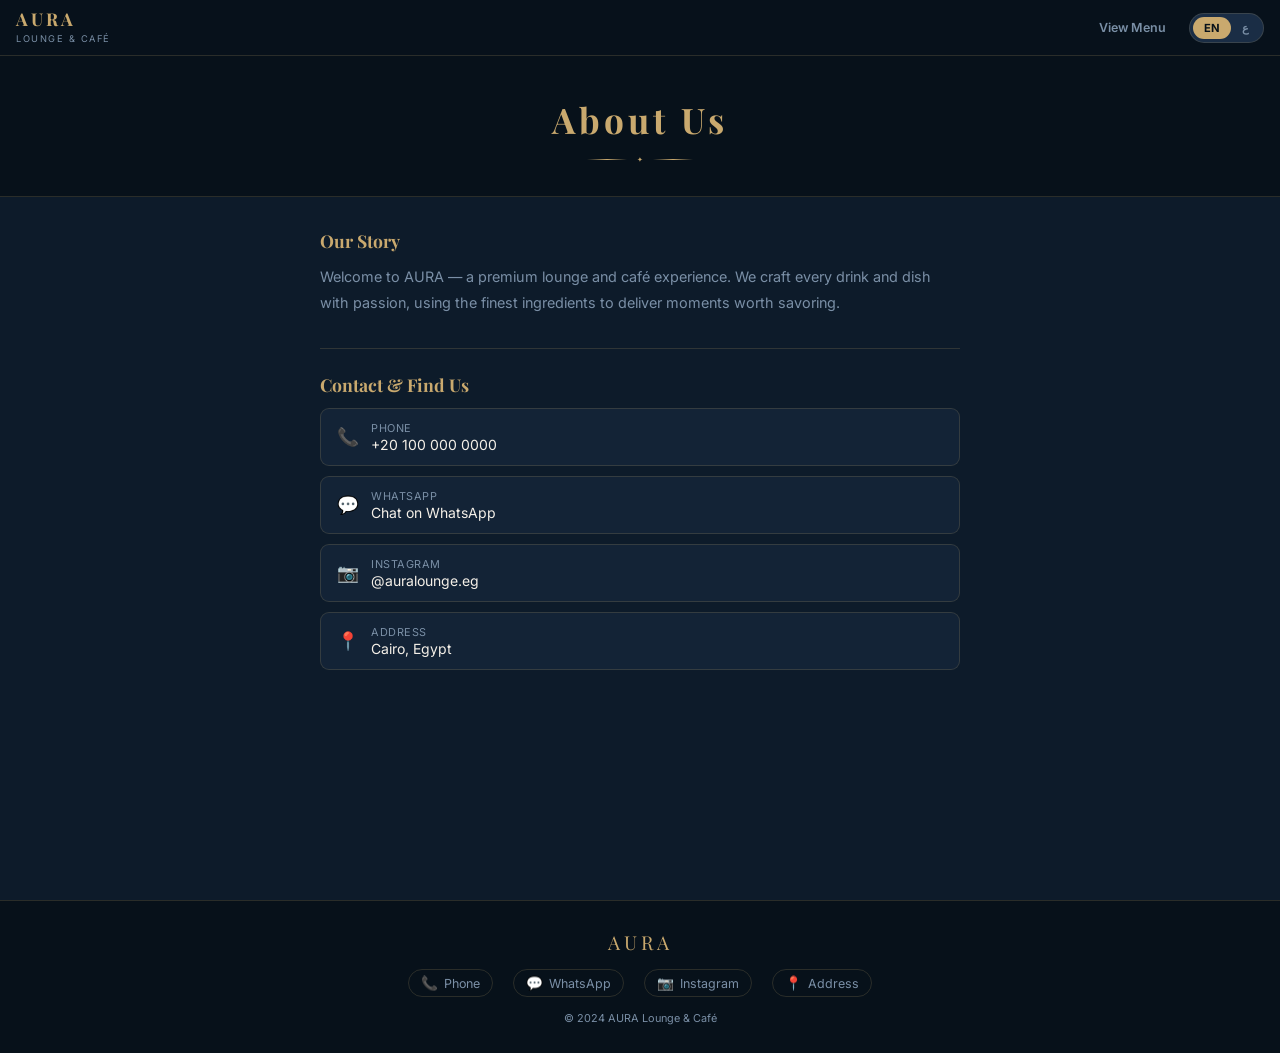
==== about.html @ f666c713 "Add files via upload" ====
<!DOCTYPE html>
<html lang="en">
<head>
  <meta charset="UTF-8">
  <meta name="viewport" content="width=device-width, initial-scale=1.0, viewport-fit=cover">
  <meta name="theme-color" content="#080F18">
  <meta name="description" content="About AURA Lounge & Café">
  <title>AURA — About Us</title>
  <link rel="preconnect" href="https://fonts.googleapis.com">
  <link rel="preconnect" href="https://fonts.gstatic.com" crossorigin>
  <link href="https://fonts.googleapis.com/css2?family=Playfair+Display:wght@700&family=Inter:wght@400;500;600;700&family=Cairo:wght@400;600;700&display=swap" rel="stylesheet">
  <link rel="stylesheet" href="css/style.css">
  <link rel="icon" href="data:image/svg+xml,<svg xmlns='http://www.w3.org/2000/svg' viewBox='0 0 32 32'><rect width='32' height='32' rx='8' fill='%230D1B2A'/><text x='16' y='22' font-size='16' text-anchor='middle' font-family='serif' fill='%23C9A96E'>A</text></svg>">
</head>
<body>

<!-- ── NAVBAR ── -->
<header class="navbar">
  <div class="nav-left">
    <div class="brand">
      <img class="brand-logo" src="images/logo.png" alt="AURA" onerror="this.style.display='none'">
      <div class="brand-text">
        <span class="brand-name" id="brand-name">AURA</span>
        <span class="brand-tag"  id="brand-tag">Lounge &amp; Café</span>
      </div>
    </div>
  </div>
  <div class="nav-right">
    <a href="index.html" class="nav-link" id="menu-link">Menu</a>
    <div class="lang-toggle">
      <button class="lang-btn" data-lang="en">EN</button>
      <button class="lang-btn" data-lang="ar">ع</button>
    </div>
  </div>
</header>

<!-- ── CONTENT ── -->
<div class="view">

  <!-- Hero -->
  <div class="about-hero">
    <h1 class="about-hero-title" id="about-title">About Us</h1>
    <div class="about-hero-rule"><span></span><i>✦</i><span></span></div>
  </div>

  <div class="about-body">

    <!-- About text -->
    <div class="about-section">
      <h2 class="about-section-title" id="our-story-title">Our Story</h2>
      <p class="about-text" id="about-text">Loading…</p>
    </div>

    <div class="about-rule"></div>

    <!-- Contact -->
    <div class="about-section">
      <h2 class="about-section-title" id="contact-title">Contact &amp; Find Us</h2>
      <div class="contact-grid" id="contact-grid"><!-- populated by JS --></div>
    </div>

  </div>

</div>

<!-- ── FOOTER ── -->
<footer class="site-footer">
  <div class="footer-brand" id="footer-brand">AURA</div>
  <div class="footer-contact" id="footer-contact"></div>
  <p class="footer-copy">© 2024 AURA Lounge &amp; Café</p>
</footer>

<script>
(function () {
  let lang = localStorage.getItem('aura-lang') || 'en';
  let menu = null;

  const t = {
    en: { about: 'About Us', story: 'Our Story', contact: 'Contact & Find Us', menu: 'View Menu' },
    ar: { about: 'من نحن',   story: 'قصتنا',     contact: 'تواصل معنا',         menu: 'القائمة' },
  };
  const l = (en, ar) => lang === 'ar' ? ar : en;

  function setLang(newLang) {
    lang = newLang;
    localStorage.setItem('aura-lang', lang);
    document.documentElement.lang = lang;
    document.body.dir = lang === 'ar' ? 'rtl' : 'ltr';
    document.querySelectorAll('.lang-btn').forEach(b => b.classList.toggle('active', b.dataset.lang === lang));
    if (menu) render();
  }

  async function loadAndRender() {
    try {
      const res = await fetch('menu.json?_=' + Math.floor(Date.now() / 60000));
      menu = await res.json();
      render();
    } catch {
      document.getElementById('about-text').textContent = 'Could not load content.';
    }
  }

  function render() {
    const r = menu.restaurant;
    const c = r.contact || {};

    // Branding
    document.getElementById('brand-name').textContent   = l(r.name_en, r.name_ar);
    document.getElementById('brand-tag').textContent    = l(r.tagline_en, r.tagline_ar);
    document.getElementById('footer-brand').textContent = l(r.name_en, r.name_ar);
    document.getElementById('menu-link').textContent    = t[lang].menu;
    document.getElementById('about-title').textContent  = t[lang].about;
    document.getElementById('our-story-title').textContent = t[lang].story;
    document.getElementById('contact-title').textContent   = t[lang].contact;
    document.title = l(r.name_en, r.name_ar) + ' — ' + t[lang].about;

    // About text
    document.getElementById('about-text').textContent = l(r.about_en || '', r.about_ar || '') || '—';

    // Contact grid
    const items = [];
    if (c.phone)     items.push({ icon: '📞', label: 'Phone', value: c.phone, href: 'tel:' + c.phone });
    if (c.whatsapp)  items.push({ icon: '💬', label: 'WhatsApp', value: 'Chat on WhatsApp', href: 'https://wa.me/' + c.whatsapp.replace(/\D/g,'') });
    if (c.instagram) items.push({ icon: '📷', label: 'Instagram', value: '@auralounge.eg', href: c.instagram });
    if (c.facebook)  items.push({ icon: '👤', label: 'Facebook', value: 'Facebook Page', href: c.facebook });
    if (c.tiktok)    items.push({ icon: '🎵', label: 'TikTok', value: 'TikTok', href: c.tiktok });
    const addr = l(c.address_en || '', c.address_ar || '');
    if (addr) items.push({ icon: '📍', label: l('Address','العنوان'), value: addr, href: c.maps_url || 'https://maps.google.com/?q=' + encodeURIComponent(addr) });

    document.getElementById('contact-grid').innerHTML = items.map(item => `
      <a class="contact-item" href="${item.href}" target="${item.href.startsWith('tel') ? '_self' : '_blank'}" rel="noopener">
        <span class="contact-item-icon">${item.icon}</span>
        <div>
          <span class="contact-item-label">${item.label}</span>
          ${item.value}
        </div>
      </a>`).join('');

    // Footer contact
    document.getElementById('footer-contact').innerHTML = items.map(item =>
      `<a class="footer-link" href="${item.href}" target="${item.href.startsWith('tel') ? '_self' : '_blank'}" rel="noopener"><span>${item.icon}</span>${item.label}</a>`
    ).join('');
  }

  function init() {
    document.documentElement.lang = lang;
    document.body.dir = lang === 'ar' ? 'rtl' : 'ltr';
    document.querySelectorAll('.lang-btn').forEach(b => {
      b.classList.toggle('active', b.dataset.lang === lang);
      b.addEventListener('click', () => setLang(b.dataset.lang));
    });
    loadAndRender();
  }

  document.addEventListener('DOMContentLoaded', init);
})();
</script>
</body>
</html>
---- css/style.css ----
/* ============================================================
   AURA CAFÉ & RESTAURANT
   Mobile-first · Navy + Gold · EN/AR
   ============================================================ */

:root {
  --n900: #07111A;
  --n800: #0D1B2A;
  --n700: #132336;
  --n600: #1A2D45;
  --n500: #213654;
  --gold:    #C9A96E;
  --gold-lt: #E2CEAD;
  --gold-dk: #9A7735;
  --cream:   #F5F0E8;
  --muted:   #7A8FA6;
  --border:  rgba(201,169,110,.18);
  --shadow:  0 8px 32px rgba(0,0,0,.5);
  --r:       14px;
  --r-sm:    9px;
  --ease:    cubic-bezier(.4,0,.2,1);
  --nav-h:   56px;
}

/* ── Reset ── */
*, *::before, *::after { box-sizing: border-box; margin: 0; padding: 0; }
html { font-size: 16px; scroll-behavior: smooth; -webkit-text-size-adjust: 100%; }
body { background: var(--n800); color: var(--cream); font-family: 'Inter', sans-serif; min-height: 100vh; overflow-x: hidden; }
body[dir="rtl"] { font-family: 'Cairo', sans-serif; }
img  { display: block; max-width: 100%; }
button, a { cursor: pointer; font-family: inherit; }
button { border: none; background: none; }
a { color: inherit; text-decoration: none; }
ul { list-style: none; }
::-webkit-scrollbar { width: 4px; }
::-webkit-scrollbar-thumb { background: var(--gold-dk); border-radius: 2px; }

/* ============================================================
   NAVBAR
   ============================================================ */
.navbar {
  position: fixed; top: 0; left: 0; right: 0; z-index: 200;
  height: var(--nav-h);
  display: flex; align-items: center; justify-content: space-between;
  padding: 0 16px;
  background: rgba(7,17,26,.9);
  backdrop-filter: blur(16px);
  -webkit-backdrop-filter: blur(16px);
  border-bottom: 1px solid var(--border);
}

.nav-left  { display: flex; align-items: center; gap: 10px; }
.nav-right { display: flex; align-items: center; gap: 12px; }

.back-btn {
  display: none; /* shown only in items view */
  align-items: center; justify-content: center;
  width: 36px; height: 36px;
  border-radius: 10px;
  border: 1px solid var(--border);
  color: var(--cream);
  transition: .2s var(--ease);
  flex-shrink: 0;
}
.back-btn:hover { border-color: var(--gold); color: var(--gold); }
.back-btn.show { display: flex; }

.brand { display: flex; align-items: center; gap: 9px; }
.brand-logo { width: 32px; height: 32px; object-fit: contain; }
.brand-text  { line-height: 1.1; }
.brand-name  {
  font-family: 'Playfair Display', serif;
  font-size: 1.1rem; font-weight: 700; color: var(--gold);
  letter-spacing: 3px; display: block;
}
body[dir="rtl"] .brand-name { font-family: 'Cairo', sans-serif; letter-spacing: 0; }
.brand-tag   { font-size: .58rem; color: var(--muted); letter-spacing: 1.5px; text-transform: uppercase; }

.nav-link {
  font-size: .78rem; font-weight: 600; color: var(--muted);
  padding: 4px 10px; border-radius: 20px; border: 1px solid transparent;
  transition: .2s;
}
.nav-link:hover { color: var(--gold); border-color: var(--border); }

.lang-toggle { display: flex; background: var(--n600); border: 1px solid var(--border); border-radius: 20px; padding: 3px; }
.lang-btn { padding: 4px 11px; border-radius: 16px; font-size: .7rem; font-weight: 700; color: var(--muted); transition: .2s; }
.lang-btn.active { background: var(--gold); color: var(--n900); }

/* ============================================================
   VIEW WRAPPER
   ============================================================ */
.view { padding-top: var(--nav-h); min-height: 100vh; }

/* ============================================================
   HERO (categories page only)
   ============================================================ */
.hero {
  position: relative; overflow: hidden;
  display: flex; align-items: center; justify-content: center;
  text-align: center;
  padding: 36px 16px 28px;
  background: var(--n900);
}
.hero-glow {
  position: absolute; inset: 0;
  background: radial-gradient(ellipse 90% 70% at 50% 0%, rgba(201,169,110,.12), transparent 65%);
  pointer-events: none;
}
.hero-content { position: relative; z-index: 1; }
.hero-logo-wrap { width: 60px; height: 60px; margin: 0 auto 12px; }
.hero-logo-wrap img { width: 100%; height: 100%; object-fit: contain; filter: drop-shadow(0 4px 10px rgba(201,169,110,.3)); }
.hero-logo-svg { display: flex; align-items: center; justify-content: center; }
.hero-title {
  font-family: 'Playfair Display', serif;
  font-size: clamp(1.8rem, 7vw, 2.8rem); font-weight: 700;
  color: var(--gold); letter-spacing: 8px; margin-bottom: 4px;
}
body[dir="rtl"] .hero-title { font-family: 'Cairo', sans-serif; letter-spacing: 0; }
.hero-sub { font-size: .72rem; color: var(--muted); letter-spacing: 3px; text-transform: uppercase; }
.hero-rule { display: flex; align-items: center; gap: 10px; justify-content: center; margin-top: 14px; }
.hero-rule span { display: block; height: 1px; width: 44px; background: linear-gradient(90deg, transparent, var(--gold), transparent); }
.hero-rule i { font-size: .45rem; color: var(--gold); font-style: normal; opacity: .7; }

/* ============================================================
   CATEGORY GRID
   ============================================================ */
.cat-grid-wrap { padding: 16px 12px 80px; }
.cat-grid {
  display: grid;
  grid-template-columns: repeat(2, 1fr);
  gap: 12px;
  max-width: 900px;
  margin: 0 auto;
}

/* Category card */
.cat-card {
  position: relative;
  border-radius: var(--r);
  overflow: hidden;
  height: 170px;
  cursor: pointer;
  border: 1px solid var(--border);
  transition: transform .25s var(--ease), box-shadow .25s var(--ease);
  animation: fadeUp .35s var(--ease) both;
}
.cat-card:hover { transform: translateY(-3px); box-shadow: 0 12px 32px rgba(0,0,0,.5); }
.cat-card:active { transform: scale(.97); }

.cat-card-bg {
  width: 100%; height: 100%;
  object-fit: cover;
  position: absolute; inset: 0;
  transition: transform .5s var(--ease);
}
.cat-card:hover .cat-card-bg { transform: scale(1.06); }
.cat-card-ph { /* placeholder when no image */
  position: absolute; inset: 0;
  background: linear-gradient(135deg, var(--n600), var(--n700));
  display: flex; align-items: center; justify-content: center;
  font-size: 3rem;
}

.cat-card-overlay {
  position: absolute; inset: 0;
  background: linear-gradient(to top, rgba(7,17,26,.88) 0%, rgba(7,17,26,.2) 55%, transparent 100%);
  display: flex; flex-direction: column; justify-content: flex-end;
  padding: 14px;
}
.cat-card-name {
  font-family: 'Playfair Display', serif;
  font-size: 1rem; font-weight: 700; color: var(--cream);
  line-height: 1.2; margin-bottom: 3px;
}
body[dir="rtl"] .cat-card-name { font-family: 'Cairo', sans-serif; }
.cat-card-count { font-size: .65rem; color: var(--gold); font-weight: 600; letter-spacing: .5px; }

.cat-card-shimmer {
  height: 170px; border-radius: var(--r);
  background: linear-gradient(90deg, var(--n700) 25%, var(--n600) 50%, var(--n700) 75%);
  background-size: 400% 100%;
  animation: shimmer 1.4s infinite;
}

/* ============================================================
   ITEMS VIEW
   ============================================================ */
.items-header {
  display: flex; align-items: center; gap: 14px;
  padding: 16px 16px 12px;
  background: var(--n900);
  border-bottom: 1px solid var(--border);
}
.items-cat-img {
  width: 44px; height: 44px; border-radius: 10px;
  overflow: hidden; flex-shrink: 0;
  background: var(--n600);
  display: flex; align-items: center; justify-content: center;
  font-size: 1.3rem;
}
.items-cat-img img { width: 100%; height: 100%; object-fit: cover; }
.items-cat-name {
  font-family: 'Playfair Display', serif;
  font-size: 1.2rem; font-weight: 700; color: var(--gold);
}
body[dir="rtl"] .items-cat-name { font-family: 'Cairo', sans-serif; }

.search-bar {
  position: relative; padding: 10px 12px;
  background: var(--n800);
  border-bottom: 1px solid var(--border);
}
.search-bar input {
  width: 100%;
  background: var(--n700); border: 1px solid var(--border); border-radius: 20px;
  padding: 9px 16px 9px 38px;
  color: var(--cream); font-size: .875rem; font-family: inherit;
  outline: none; transition: .2s;
}
body[dir="rtl"] .search-bar input { padding: 9px 38px 9px 16px; }
.search-bar input::placeholder { color: var(--muted); }
.search-bar input:focus { border-color: var(--gold); background: var(--n600); }
.search-icon { position: absolute; left: 24px; top: 50%; transform: translateY(-50%); color: var(--muted); font-size: .85rem; pointer-events: none; }
body[dir="rtl"] .search-icon { left: auto; right: 24px; }

.items-wrap { padding: 12px 12px 80px; }
.items-grid {
  display: grid;
  grid-template-columns: 1fr;
  gap: 10px;
  max-width: 900px;
  margin: 0 auto;
}

/* ── Item card (list style on mobile) ── */
.item-card {
  display: flex;
  background: var(--n700);
  border: 1px solid var(--border);
  border-radius: var(--r);
  overflow: hidden;
  cursor: pointer;
  transition: .22s var(--ease);
  animation: fadeUp .3s var(--ease) both;
}
.item-card:hover  { border-color: rgba(201,169,110,.45); box-shadow: 0 6px 24px rgba(0,0,0,.4); transform: translateY(-2px); }
.item-card:active { transform: scale(.98); }
.item-card.sold-out { opacity: .5; }

.item-card-img {
  width: 120px; min-width: 120px; height: 120px;
  position: relative; overflow: hidden;
  background: var(--n600); flex-shrink: 0;
}
.item-card-img img { width: 100%; height: 100%; object-fit: cover; transition: transform .4s var(--ease); }
.item-card:hover .item-card-img img { transform: scale(1.06); }
.item-card-img-ph { width: 100%; height: 100%; display: flex; align-items: center; justify-content: center; font-size: 2.2rem; }

.item-card-video-icon {
  position: absolute; top: 6px; right: 6px;
  background: rgba(0,0,0,.65); border-radius: 50%;
  width: 24px; height: 24px;
  display: flex; align-items: center; justify-content: center;
  font-size: .7rem;
}

.item-card-body {
  flex: 1; padding: 12px 14px;
  display: flex; flex-direction: column; justify-content: space-between;
  min-width: 0;
}

.item-card-name {
  font-size: .9rem; font-weight: 700; color: var(--cream);
  margin-bottom: 5px; line-height: 1.3;
}
body[dir="rtl"] .item-card-name { font-family: 'Cairo', sans-serif; }

.item-card-desc {
  font-size: .75rem; color: var(--muted); line-height: 1.5;
  margin-bottom: 8px;
  display: -webkit-box; -webkit-line-clamp: 2; -webkit-box-orient: vertical; overflow: hidden;
}

.item-card-footer { display: flex; align-items: center; justify-content: space-between; gap: 6px; }
.item-card-price { font-size: .95rem; font-weight: 700; color: var(--gold); white-space: nowrap; }
.item-card-price-cur { font-size: .68rem; font-weight: 500; color: var(--gold-dk); margin-left: 2px; }
body[dir="rtl"] .item-card-price-cur { margin-left: 0; margin-right: 2px; }

.badge {
  font-size: .6rem; font-weight: 700; padding: 2px 8px;
  border-radius: 20px; letter-spacing: .4px; text-transform: uppercase; white-space: nowrap;
}
.badge-featured { background: rgba(201,169,110,.12); border: 1px solid rgba(201,169,110,.3); color: var(--gold); }
.badge-soldout  { background: rgba(255,255,255,.05); border: 1px solid rgba(255,255,255,.1); color: var(--muted); }
.badge-video    { background: rgba(255,100,100,.1); border: 1px solid rgba(255,100,100,.25); color: #f87; }

/* ── Empty state ── */
.empty { text-align: center; padding: 56px 24px; color: var(--muted); }
.empty-icon { font-size: 2.5rem; margin-bottom: 10px; opacity: .5; }

/* ============================================================
   ITEM DETAIL — bottom sheet
   ============================================================ */
.detail-overlay {
  position: fixed; inset: 0; z-index: 300;
  background: rgba(0,0,0,.7);
  display: none; align-items: flex-end;
  backdrop-filter: blur(4px);
  -webkit-backdrop-filter: blur(4px);
}
.detail-overlay.open { display: flex; animation: overlayIn .25s var(--ease); }

@keyframes overlayIn { from { opacity: 0; } to { opacity: 1; } }

.detail-sheet {
  width: 100%;
  max-width: 600px;
  margin: 0 auto;
  background: var(--n700);
  border: 1px solid var(--border);
  border-radius: var(--r) var(--r) 0 0;
  max-height: 90vh;
  overflow-y: auto;
  animation: sheetUp .3s var(--ease);
  position: relative;
  scrollbar-width: none;
}
.detail-sheet::-webkit-scrollbar { display: none; }

@keyframes sheetUp { from { transform: translateY(40px); opacity: 0; } to { transform: translateY(0); opacity: 1; } }

.detail-close {
  position: absolute; top: 12px; right: 12px; z-index: 10;
  width: 34px; height: 34px; border-radius: 50%;
  background: rgba(7,17,26,.8); border: 1px solid var(--border);
  color: var(--cream); display: flex; align-items: center; justify-content: center;
  transition: .2s;
}
body[dir="rtl"] .detail-close { right: auto; left: 12px; }
.detail-close:hover { background: var(--n600); border-color: var(--gold); }

.detail-img-wrap { width: 100%; height: 240px; overflow: hidden; background: var(--n600); }
.detail-img-wrap img { width: 100%; height: 100%; object-fit: cover; }
.detail-img-ph { width: 100%; height: 100%; display: flex; align-items: center; justify-content: center; font-size: 4rem; }

.detail-body { padding: 20px; }

.detail-badges { display: flex; gap: 6px; margin-bottom: 10px; flex-wrap: wrap; }

.detail-name {
  font-family: 'Playfair Display', serif;
  font-size: 1.35rem; font-weight: 700; color: var(--cream);
  margin-bottom: 10px; line-height: 1.3;
}
body[dir="rtl"] .detail-name { font-family: 'Cairo', sans-serif; }

.detail-desc { font-size: .875rem; color: var(--muted); line-height: 1.7; margin-bottom: 16px; }

.detail-price-row { display: flex; align-items: center; gap: 12px; margin-bottom: 16px; }
.detail-price { font-size: 1.4rem; font-weight: 700; color: var(--gold); }

/* Video section */
.detail-video { margin-top: 4px; }
.detail-video-thumb {
  position: relative; width: 100%; padding-top: 56.25%; /* 16:9 */
  border-radius: var(--r-sm); overflow: hidden; cursor: pointer;
  background: var(--n900);
}
.detail-video-thumb img { position: absolute; inset: 0; width: 100%; height: 100%; object-fit: cover; }
.detail-video-play {
  position: absolute; inset: 0; display: flex; align-items: center; justify-content: center;
  background: rgba(0,0,0,.4);
  transition: .2s;
}
.detail-video-play:hover { background: rgba(0,0,0,.55); }
.detail-video-play-icon {
  width: 52px; height: 52px; border-radius: 50%;
  background: var(--gold); display: flex; align-items: center; justify-content: center;
  box-shadow: 0 4px 16px rgba(0,0,0,.4);
}
.detail-video-play-icon svg { margin-left: 3px; }
.detail-video-label { font-size: .72rem; color: var(--muted); margin-top: 6px; text-align: center; }
.detail-video iframe { width: 100%; border: none; border-radius: var(--r-sm); aspect-ratio: 16/9; }

/* ============================================================
   FOOTER — contact info
   ============================================================ */
.site-footer {
  background: var(--n900);
  border-top: 1px solid var(--border);
  padding: 28px 20px;
  text-align: center;
}
.footer-brand {
  font-family: 'Playfair Display', serif;
  font-size: 1.2rem; color: var(--gold); letter-spacing: 4px; margin-bottom: 14px;
}
body[dir="rtl"] .footer-brand { font-family: 'Cairo', sans-serif; letter-spacing: 0; }

.footer-contact { display: flex; flex-wrap: wrap; justify-content: center; gap: 10px 20px; margin-bottom: 14px; }
.footer-link {
  display: flex; align-items: center; gap: 6px;
  font-size: .78rem; color: var(--muted);
  padding: 5px 12px; border-radius: 20px;
  border: 1px solid var(--border);
  transition: .2s;
}
.footer-link:hover { color: var(--gold); border-color: var(--gold); }
.footer-link span { font-size: .85rem; }
.footer-copy { font-size: .68rem; color: var(--muted); }

/* ============================================================
   ABOUT PAGE
   ============================================================ */
.about-hero {
  background: var(--n900);
  padding: 40px 20px 32px;
  text-align: center;
  border-bottom: 1px solid var(--border);
}
.about-hero-title {
  font-family: 'Playfair Display', serif;
  font-size: clamp(1.5rem, 5vw, 2.2rem); color: var(--gold); letter-spacing: 4px; margin-bottom: 6px;
}
body[dir="rtl"] .about-hero-title { font-family: 'Cairo', sans-serif; letter-spacing: 0; }
.about-hero-rule { display: flex; align-items: center; gap: 10px; justify-content: center; margin-top: 12px; }
.about-hero-rule span { height: 1px; width: 40px; background: linear-gradient(90deg,transparent,var(--gold),transparent); }
.about-hero-rule i { font-size: .45rem; color: var(--gold); font-style: normal; }

.about-body { max-width: 680px; margin: 0 auto; padding: 32px 20px 24px; }
.about-section { margin-bottom: 32px; }
.about-section-title {
  font-family: 'Playfair Display', serif;
  font-size: 1.1rem; color: var(--gold); margin-bottom: 12px;
}
body[dir="rtl"] .about-section-title { font-family: 'Cairo', sans-serif; }
.about-text { font-size: .9rem; color: var(--muted); line-height: 1.8; }
.about-rule { height: 1px; background: var(--border); margin: 24px 0; }

.contact-grid { display: flex; flex-direction: column; gap: 10px; }
.contact-item {
  display: flex; align-items: center; gap: 12px;
  background: var(--n700); border: 1px solid var(--border);
  border-radius: var(--r-sm); padding: 12px 16px;
  font-size: .875rem; color: var(--cream);
  transition: .2s;
}
.contact-item:hover { border-color: var(--gold); }
.contact-item-icon { font-size: 1.1rem; flex-shrink: 0; }
.contact-item-label { color: var(--muted); font-size: .68rem; text-transform: uppercase; letter-spacing: .5px; display: block; margin-bottom: 1px; }

/* ============================================================
   ANIMATIONS
   ============================================================ */
@keyframes fadeUp   { from { opacity: 0; transform: translateY(14px); } to { opacity: 1; transform: translateY(0); } }
@keyframes shimmer  { 0% { background-position: 100% 0; } 100% { background-position: -100% 0; } }

.cat-card:nth-child(1) { animation-delay: .04s; }
.cat-card:nth-child(2) { animation-delay: .08s; }
.cat-card:nth-child(3) { animation-delay: .12s; }
.cat-card:nth-child(4) { animation-delay: .16s; }
.cat-card:nth-child(5) { animation-delay: .2s; }
.cat-card:nth-child(6) { animation-delay: .24s; }

.item-card:nth-child(1) { animation-delay: .04s; }
.item-card:nth-child(2) { animation-delay: .08s; }
.item-card:nth-child(3) { animation-delay: .12s; }
.item-card:nth-child(4) { animation-delay: .16s; }
.item-card:nth-child(5) { animation-delay: .2s; }
.item-card:nth-child(6) { animation-delay: .24s; }

@media (prefers-reduced-motion: reduce) {
  *, .cat-card, .item-card, .detail-sheet, .detail-overlay { animation: none !important; transition: none !important; }
}

/* ============================================================
   TABLET (≥ 560px)
   ============================================================ */
@media (min-width: 560px) {
  .cat-grid { grid-template-columns: repeat(3, 1fr); }
  .cat-card  { height: 190px; }

  .items-grid { grid-template-columns: repeat(2, 1fr); }
  .item-card  { flex-direction: column; }
  .item-card-img { width: 100%; min-width: 100%; height: 170px; }
  .item-card-desc { -webkit-line-clamp: 3; }

  .detail-sheet { border-radius: var(--r); margin: auto; max-height: 85vh; }
  .detail-overlay { align-items: center; }
  .detail-img-wrap { height: 280px; }
}

/* ============================================================
   DESKTOP (≥ 900px)
   ============================================================ */
@media (min-width: 900px) {
  .cat-grid  { grid-template-columns: repeat(4, 1fr); }
  .items-grid { grid-template-columns: repeat(3, 1fr); }
  .item-card-img { height: 190px; }
}
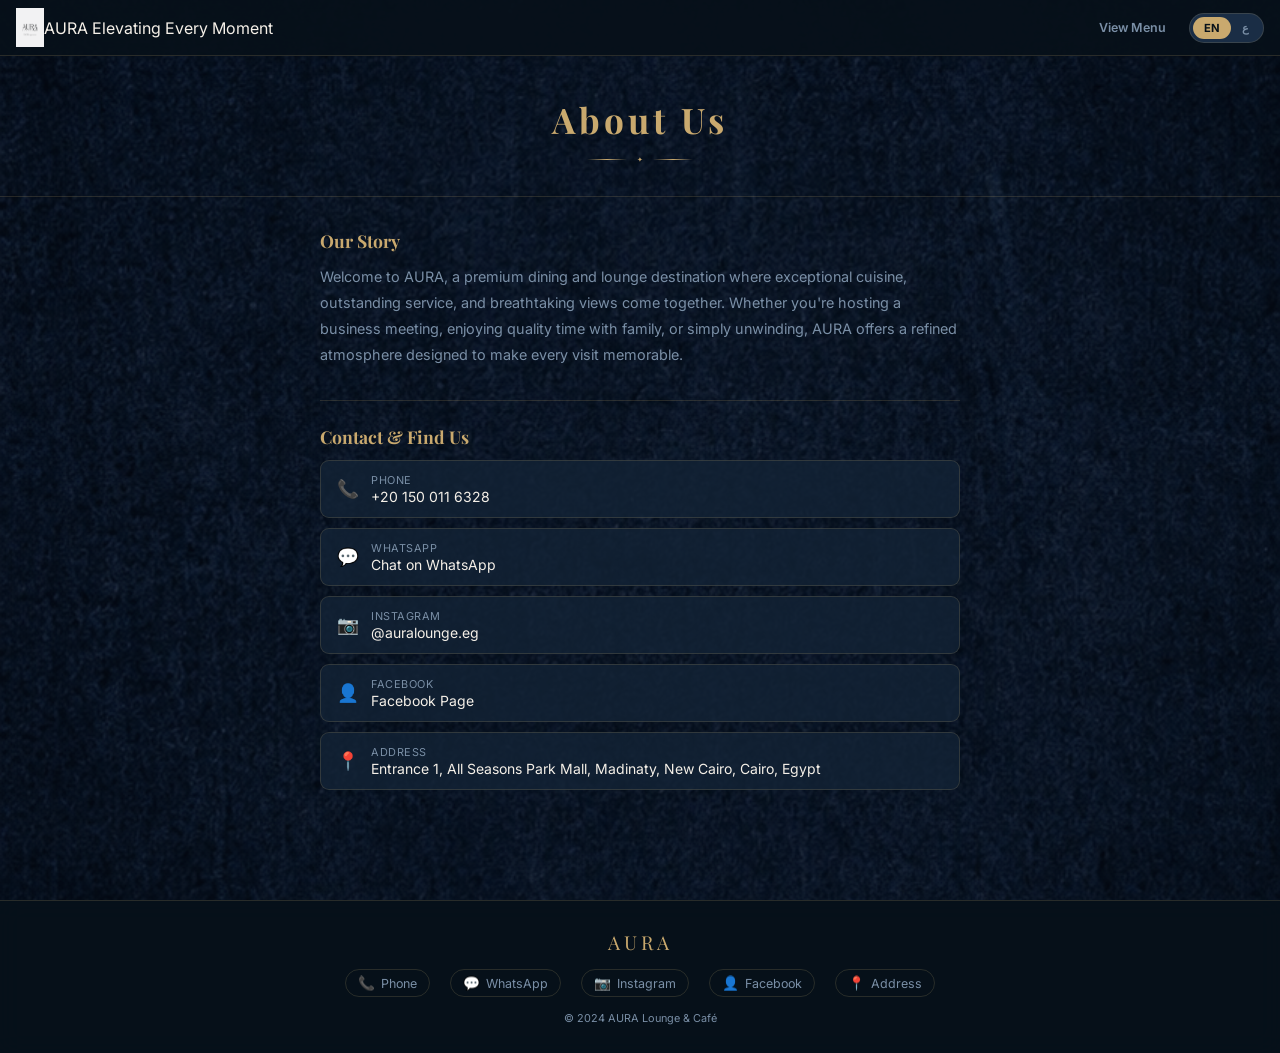
==== commit fb7d4a58: "Add files via upload" ====
--- a/about.html
+++ b/about.html
@@ -51,6 +51,26 @@
       <p class="about-text" id="about-text">Loading…</p>
     </div>
 
+    <!-- Video (hidden until set) -->
+    <div class="about-section" id="about-video-section" style="display:none">
+      <div class="about-rule" style="margin-bottom:24px"></div>
+      <div id="about-video-wrap" style="width:100%;max-width:640px;margin:0 auto;border-radius:12px;overflow:hidden;aspect-ratio:16/9;background:#000;position:relative;cursor:pointer">
+        <img id="about-yt-thumb" src="" alt="Play video" style="width:100%;height:100%;object-fit:cover;display:block">
+        <div id="about-yt-play" style="position:absolute;inset:0;display:flex;align-items:center;justify-content:center;background:rgba(0,0,0,.3)">
+          <div style="width:64px;height:64px;border-radius:50%;background:rgba(201,169,110,.92);display:flex;align-items:center;justify-content:center">
+            <svg width="24" height="24" viewBox="0 0 24 24" fill="white"><polygon points="5,3 19,12 5,21"/></svg>
+          </div>
+        </div>
+      </div>
+    </div>
+
+    <!-- Reviews (hidden until set) -->
+    <div class="about-section" id="about-reviews-section" style="display:none">
+      <div class="about-rule" style="margin-bottom:24px"></div>
+      <h2 class="about-section-title" id="reviews-title">What People Say</h2>
+      <div id="reviews-grid" style="display:grid;gap:14px;margin-top:16px"></div>
+    </div>
+
     <div class="about-rule"></div>
 
     <!-- Contact -->
@@ -76,8 +96,8 @@
   let menu = null;
 
   const t = {
-    en: { about: 'About Us', story: 'Our Story', contact: 'Contact & Find Us', menu: 'View Menu' },
-    ar: { about: 'من نحن',   story: 'قصتنا',     contact: 'تواصل معنا',         menu: 'القائمة' },
+    en: { about: 'About Us', story: 'Our Story', contact: 'Contact & Find Us', menu: 'View Menu', reviews: 'What People Say' },
+    ar: { about: 'من نحن',   story: 'قصتنا',     contact: 'تواصل معنا',         menu: 'القائمة', reviews: 'ماذا يقولون' },
   };
   const l = (en, ar) => lang === 'ar' ? ar : en;
 
@@ -114,8 +134,45 @@
     document.getElementById('contact-title').textContent   = t[lang].contact;
     document.title = l(r.name_en, r.name_ar) + ' — ' + t[lang].about;
 
+    document.getElementById('reviews-title').textContent = t[lang].reviews;
+
     // About text
     document.getElementById('about-text').textContent = l(r.about_en || '', r.about_ar || '') || '—';
+
+    // Video (YouTube facade — lazy, no performance hit)
+    const videoUrl = r.about_video || '';
+    const videoSec = document.getElementById('about-video-section');
+    if (videoUrl) {
+      videoSec.style.display = '';
+      const ytId = (videoUrl.match(/(?:v=|youtu\.be\/)([A-Za-z0-9_-]{11})/) || [])[1];
+      if (ytId) {
+        const thumb = document.getElementById('about-yt-thumb');
+        const wrap  = document.getElementById('about-video-wrap');
+        thumb.src = `https://img.youtube.com/vi/${ytId}/hqdefault.jpg`;
+        wrap.onclick = () => {
+          wrap.innerHTML = `<iframe src="https://www.youtube-nocookie.com/embed/${ytId}?autoplay=1&rel=0" allow="autoplay;fullscreen" allowfullscreen style="position:absolute;inset:0;width:100%;height:100%;border:none"></iframe>`;
+        };
+      }
+    } else {
+      videoSec.style.display = 'none';
+    }
+
+    // Reviews
+    const reviews = r.reviews || [];
+    const revSec  = document.getElementById('about-reviews-section');
+    const revGrid = document.getElementById('reviews-grid');
+    if (reviews.length) {
+      revSec.style.display = '';
+      const stars = n => '★'.repeat(n) + '☆'.repeat(5 - n);
+      revGrid.innerHTML = reviews.map(rv => `
+        <div style="background:rgba(13,27,42,.8);border:1px solid rgba(201,169,110,.2);border-radius:12px;padding:16px">
+          <div style="color:#f5c518;font-size:1rem;margin-bottom:6px">${stars(rv.stars)}</div>
+          <p style="font-size:.88rem;color:var(--cream);margin-bottom:8px;line-height:1.6">${l(rv.comment_en||'', rv.comment_ar||'')}</p>
+          <div style="font-size:.78rem;color:var(--gold);font-weight:600">— ${rv.name}</div>
+        </div>`).join('');
+    } else {
+      revSec.style.display = 'none';
+    }
 
     // Contact grid
     const items = [];
--- a/css/style.css
+++ b/css/style.css
@@ -25,7 +25,29 @@
 /* ── Reset ── */
 *, *::before, *::after { box-sizing: border-box; margin: 0; padding: 0; }
 html { font-size: 16px; scroll-behavior: smooth; -webkit-text-size-adjust: 100%; }
-body { background: var(--n800); color: var(--cream); font-family: 'Inter', sans-serif; min-height: 100vh; overflow-x: hidden; }
+
+/* ── Background — velvet texture ── */
+body {
+  background-color: #07111A;
+  background-image: url('../images/bg-texture.png');
+  background-size: cover;
+  background-attachment: fixed;
+  background-position: center;
+  color: var(--cream);
+  font-family: 'Inter', sans-serif;
+  min-height: 100vh;
+  overflow-x: hidden;
+}
+body::before {
+  content: '';
+  position: fixed;
+  inset: 0;
+  background: rgba(6, 12, 22, 0.52);
+  z-index: 0;
+  pointer-events: none;
+}
+body > * { position: relative; z-index: 1; }
+
 body[dir="rtl"] { font-family: 'Cairo', sans-serif; }
 img  { display: block; max-width: 100%; }
 button, a { cursor: pointer; font-family: inherit; }
@@ -43,9 +65,9 @@
   height: var(--nav-h);
   display: flex; align-items: center; justify-content: space-between;
   padding: 0 16px;
-  background: rgba(7,17,26,.9);
-  backdrop-filter: blur(16px);
-  -webkit-backdrop-filter: blur(16px);
+  background: rgba(7,17,26,.88);
+  backdrop-filter: blur(20px);
+  -webkit-backdrop-filter: blur(20px);
   border-bottom: 1px solid var(--border);
 }
 
@@ -53,7 +75,7 @@
 .nav-right { display: flex; align-items: center; gap: 12px; }
 
 .back-btn {
-  display: none; /* shown only in items view */
+  display: none;
   align-items: center; justify-content: center;
   width: 36px; height: 36px;
   border-radius: 10px;
@@ -65,16 +87,12 @@
 .back-btn:hover { border-color: var(--gold); color: var(--gold); }
 .back-btn.show { display: flex; }
 
-.brand { display: flex; align-items: center; gap: 9px; }
-.brand-logo { width: 32px; height: 32px; object-fit: contain; }
-.brand-text  { line-height: 1.1; }
-.brand-name  {
-  font-family: 'Playfair Display', serif;
-  font-size: 1.1rem; font-weight: 700; color: var(--gold);
-  letter-spacing: 3px; display: block;
-}
-body[dir="rtl"] .brand-name { font-family: 'Cairo', sans-serif; letter-spacing: 0; }
-.brand-tag   { font-size: .58rem; color: var(--muted); letter-spacing: 1.5px; text-transform: uppercase; }
+.brand { display: flex; align-items: center; }
+.brand-logo {
+  height: 40px; width: auto;
+  object-fit: contain;
+  opacity: .95;
+}
 
 .nav-link {
   font-size: .78rem; font-weight: 600; color: var(--muted);
@@ -93,23 +111,29 @@
 .view { padding-top: var(--nav-h); min-height: 100vh; }
 
 /* ============================================================
-   HERO (categories page only)
+   HERO
    ============================================================ */
 .hero {
   position: relative; overflow: hidden;
   display: flex; align-items: center; justify-content: center;
   text-align: center;
-  padding: 36px 16px 28px;
-  background: var(--n900);
+  padding: 40px 16px 32px;
+  background: transparent;
 }
 .hero-glow {
   position: absolute; inset: 0;
-  background: radial-gradient(ellipse 90% 70% at 50% 0%, rgba(201,169,110,.12), transparent 65%);
+  background: radial-gradient(ellipse 90% 70% at 50% 0%, rgba(201,169,110,.15), transparent 65%);
   pointer-events: none;
 }
 .hero-content { position: relative; z-index: 1; }
-.hero-logo-wrap { width: 60px; height: 60px; margin: 0 auto 12px; }
-.hero-logo-wrap img { width: 100%; height: 100%; object-fit: contain; filter: drop-shadow(0 4px 10px rgba(201,169,110,.3)); }
+.hero-logo-wrap {
+  width: 200px; height: auto;
+  margin: 0 auto 8px;
+}
+.hero-logo-wrap img {
+  width: 100%; height: auto; object-fit: contain;
+  opacity: .97;
+}
 .hero-logo-svg { display: flex; align-items: center; justify-content: center; }
 .hero-title {
   font-family: 'Playfair Display', serif;
@@ -123,8 +147,93 @@
 .hero-rule i { font-size: .45rem; color: var(--gold); font-style: normal; opacity: .7; }
 
 /* ============================================================
-   CATEGORY GRID
-   ============================================================ */
+   SECTIONS VIEW (Level 1)
+   ============================================================ */
+.sec-grid-wrap { padding: 8px 14px 80px; }
+.sec-grid {
+  display: flex; flex-direction: column;
+  gap: 14px;
+  max-width: 600px;
+  margin: 0 auto;
+}
+
+.sec-card {
+  position: relative;
+  border-radius: var(--r);
+  overflow: hidden;
+  height: 160px;
+  cursor: pointer;
+  border: 1px solid var(--border);
+  background: rgba(13,27,42,.75);
+  backdrop-filter: blur(8px);
+  transition: transform .25s var(--ease), box-shadow .25s var(--ease), border-color .25s;
+  animation: fadeUp .35s var(--ease) both;
+  display: flex; align-items: flex-end;
+}
+.sec-card:hover { transform: translateY(-3px); box-shadow: 0 14px 36px rgba(0,0,0,.55); border-color: rgba(201,169,110,.5); }
+.sec-card:active { transform: scale(.98); }
+
+.sec-card-bg {
+  position: absolute; inset: 0;
+  width: 100%; height: 100%;
+  object-fit: cover;
+  transition: transform .5s var(--ease);
+}
+.sec-card:hover .sec-card-bg { transform: scale(1.05); }
+.sec-card-ph {
+  position: absolute; inset: 0;
+  background: linear-gradient(135deg, var(--n600), var(--n700));
+  display: flex; align-items: center; justify-content: center;
+  font-size: 3.5rem;
+}
+.sec-card-overlay {
+  position: relative; z-index: 2; width: 100%;
+  padding: 18px 20px;
+  background: linear-gradient(to top, rgba(7,17,26,.92) 0%, rgba(7,17,26,.3) 70%, transparent 100%);
+}
+.sec-card-name {
+  font-family: 'Playfair Display', serif;
+  font-size: 1.25rem; font-weight: 700; color: var(--cream);
+  letter-spacing: 1px; margin-bottom: 4px;
+}
+body[dir="rtl"] .sec-card-name { font-family: 'Cairo', sans-serif; letter-spacing: 0; }
+.sec-card-desc { font-size: .72rem; color: var(--gold-lt); opacity: .85; line-height: 1.4; }
+.sec-card-arrow {
+  position: absolute; top: 50%; right: 18px; transform: translateY(-50%);
+  width: 34px; height: 34px; border-radius: 50%;
+  background: rgba(201,169,110,.15); border: 1px solid rgba(201,169,110,.35);
+  display: flex; align-items: center; justify-content: center;
+  color: var(--gold); font-size: 1rem;
+  transition: background .2s, transform .2s;
+}
+body[dir="rtl"] .sec-card-arrow { right: auto; left: 18px; transform: translateY(-50%) scaleX(-1); }
+.sec-card:hover .sec-card-arrow { background: rgba(201,169,110,.3); transform: translateY(-50%) translateX(2px); }
+
+/* ============================================================
+   CATEGORY GRID (Level 2)
+   ============================================================ */
+.section-header {
+  display: flex; align-items: center; gap: 14px;
+  padding: 16px 16px 14px;
+  background: rgba(7,17,26,.7);
+  backdrop-filter: blur(12px);
+  border-bottom: 1px solid var(--border);
+}
+.section-header-icon {
+  width: 44px; height: 44px; border-radius: 10px;
+  overflow: hidden; flex-shrink: 0;
+  background: var(--n600);
+  display: flex; align-items: center; justify-content: center;
+  font-size: 1.3rem;
+}
+.section-header-icon img { width: 100%; height: 100%; object-fit: cover; }
+.section-header-name {
+  font-family: 'Playfair Display', serif;
+  font-size: 1.2rem; font-weight: 700; color: var(--gold);
+}
+body[dir="rtl"] .section-header-name { font-family: 'Cairo', sans-serif; }
+.section-header-desc { font-size: .72rem; color: var(--muted); margin-top: 2px; }
+
 .cat-grid-wrap { padding: 16px 12px 80px; }
 .cat-grid {
   display: grid;
@@ -134,14 +243,14 @@
   margin: 0 auto;
 }
 
-/* Category card */
 .cat-card {
   position: relative;
   border-radius: var(--r);
   overflow: hidden;
-  height: 170px;
+  height: 150px;
   cursor: pointer;
   border: 1px solid var(--border);
+  background: rgba(13,27,42,.75);
   transition: transform .25s var(--ease), box-shadow .25s var(--ease);
   animation: fadeUp .35s var(--ease) both;
 }
@@ -155,13 +264,12 @@
   transition: transform .5s var(--ease);
 }
 .cat-card:hover .cat-card-bg { transform: scale(1.06); }
-.cat-card-ph { /* placeholder when no image */
+.cat-card-ph {
   position: absolute; inset: 0;
   background: linear-gradient(135deg, var(--n600), var(--n700));
   display: flex; align-items: center; justify-content: center;
   font-size: 3rem;
 }
-
 .cat-card-overlay {
   position: absolute; inset: 0;
   background: linear-gradient(to top, rgba(7,17,26,.88) 0%, rgba(7,17,26,.2) 55%, transparent 100%);
@@ -177,19 +285,20 @@
 .cat-card-count { font-size: .65rem; color: var(--gold); font-weight: 600; letter-spacing: .5px; }
 
 .cat-card-shimmer {
-  height: 170px; border-radius: var(--r);
+  height: 150px; border-radius: var(--r);
   background: linear-gradient(90deg, var(--n700) 25%, var(--n600) 50%, var(--n700) 75%);
   background-size: 400% 100%;
   animation: shimmer 1.4s infinite;
 }
 
 /* ============================================================
-   ITEMS VIEW
+   ITEMS VIEW (Level 3)
    ============================================================ */
 .items-header {
   display: flex; align-items: center; gap: 14px;
   padding: 16px 16px 12px;
-  background: var(--n900);
+  background: rgba(7,17,26,.7);
+  backdrop-filter: blur(12px);
   border-bottom: 1px solid var(--border);
 }
 .items-cat-img {
@@ -208,19 +317,19 @@
 
 .search-bar {
   position: relative; padding: 10px 12px;
-  background: var(--n800);
+  background: rgba(7,17,26,.5);
   border-bottom: 1px solid var(--border);
 }
 .search-bar input {
   width: 100%;
-  background: var(--n700); border: 1px solid var(--border); border-radius: 20px;
+  background: rgba(19,35,54,.8); border: 1px solid var(--border); border-radius: 20px;
   padding: 9px 16px 9px 38px;
   color: var(--cream); font-size: .875rem; font-family: inherit;
   outline: none; transition: .2s;
 }
 body[dir="rtl"] .search-bar input { padding: 9px 38px 9px 16px; }
 .search-bar input::placeholder { color: var(--muted); }
-.search-bar input:focus { border-color: var(--gold); background: var(--n600); }
+.search-bar input:focus { border-color: var(--gold); background: rgba(26,45,69,.8); }
 .search-icon { position: absolute; left: 24px; top: 50%; transform: translateY(-50%); color: var(--muted); font-size: .85rem; pointer-events: none; }
 body[dir="rtl"] .search-icon { left: auto; right: 24px; }
 
@@ -233,10 +342,11 @@
   margin: 0 auto;
 }
 
-/* ── Item card (list style on mobile) ── */
+/* ── Item card ── */
 .item-card {
   display: flex;
-  background: var(--n700);
+  background: rgba(13,27,42,.8);
+  backdrop-filter: blur(8px);
   border: 1px solid var(--border);
   border-radius: var(--r);
   overflow: hidden;
@@ -257,32 +367,56 @@
 .item-card:hover .item-card-img img { transform: scale(1.06); }
 .item-card-img-ph { width: 100%; height: 100%; display: flex; align-items: center; justify-content: center; font-size: 2.2rem; }
 
+/* ── Centered play button on card photo ── */
 .item-card-video-icon {
-  position: absolute; top: 6px; right: 6px;
-  background: rgba(0,0,0,.65); border-radius: 50%;
-  width: 24px; height: 24px;
-  display: flex; align-items: center; justify-content: center;
-  font-size: .7rem;
-}
+  position: absolute;
+  inset: 0;
+  display: flex; align-items: center; justify-content: center;
+  background: rgba(0,0,0,.28);
+  pointer-events: none;
+}
+.item-card-video-icon::after {
+  content: '';
+  width: 36px; height: 36px;
+  border-radius: 50%;
+  background: rgba(201,169,110,.90);
+  box-shadow: 0 2px 12px rgba(0,0,0,.5);
+  /* play triangle via clip-path */
+  clip-path: none;
+  display: flex; align-items: center; justify-content: center;
+}
+/* Using SVG play shape inside the circle */
+.item-card-video-btn {
+  position: absolute;
+  inset: 0;
+  display: flex; align-items: center; justify-content: center;
+  background: rgba(0,0,0,.3);
+  pointer-events: none;
+}
+.item-card-play-circle {
+  width: 38px; height: 38px; border-radius: 50%;
+  background: rgba(201,169,110,.92);
+  box-shadow: 0 2px 14px rgba(0,0,0,.55);
+  display: flex; align-items: center; justify-content: center;
+  flex-shrink: 0;
+}
+.item-card-play-circle svg { margin-left: 3px; }
 
 .item-card-body {
   flex: 1; padding: 12px 14px;
   display: flex; flex-direction: column; justify-content: space-between;
   min-width: 0;
 }
-
 .item-card-name {
   font-size: .9rem; font-weight: 700; color: var(--cream);
   margin-bottom: 5px; line-height: 1.3;
 }
 body[dir="rtl"] .item-card-name { font-family: 'Cairo', sans-serif; }
-
 .item-card-desc {
   font-size: .75rem; color: var(--muted); line-height: 1.5;
   margin-bottom: 8px;
   display: -webkit-box; -webkit-line-clamp: 2; -webkit-box-orient: vertical; overflow: hidden;
 }
-
 .item-card-footer { display: flex; align-items: center; justify-content: space-between; gap: 6px; }
 .item-card-price { font-size: .95rem; font-weight: 700; color: var(--gold); white-space: nowrap; }
 .item-card-price-cur { font-size: .68rem; font-weight: 500; color: var(--gold-dk); margin-left: 2px; }
@@ -305,10 +439,12 @@
    ============================================================ */
 .detail-overlay {
   position: fixed; inset: 0; z-index: 300;
-  background: rgba(0,0,0,.7);
+  background: rgba(0,0,0,.75);
   display: none; align-items: flex-end;
-  backdrop-filter: blur(4px);
-  -webkit-backdrop-filter: blur(4px);
+  backdrop-filter: blur(6px);
+  -webkit-backdrop-filter: blur(6px);
+  /* Make the whole overlay clickable to close */
+  cursor: pointer;
 }
 .detail-overlay.open { display: flex; animation: overlayIn .25s var(--ease); }
 
@@ -326,6 +462,7 @@
   animation: sheetUp .3s var(--ease);
   position: relative;
   scrollbar-width: none;
+  cursor: default; /* sheet itself doesn't close */
 }
 .detail-sheet::-webkit-scrollbar { display: none; }
 
@@ -346,33 +483,28 @@
 .detail-img-ph { width: 100%; height: 100%; display: flex; align-items: center; justify-content: center; font-size: 4rem; }
 
 .detail-body { padding: 20px; }
-
 .detail-badges { display: flex; gap: 6px; margin-bottom: 10px; flex-wrap: wrap; }
-
 .detail-name {
   font-family: 'Playfair Display', serif;
   font-size: 1.35rem; font-weight: 700; color: var(--cream);
   margin-bottom: 10px; line-height: 1.3;
 }
 body[dir="rtl"] .detail-name { font-family: 'Cairo', sans-serif; }
-
 .detail-desc { font-size: .875rem; color: var(--muted); line-height: 1.7; margin-bottom: 16px; }
-
 .detail-price-row { display: flex; align-items: center; gap: 12px; margin-bottom: 16px; }
 .detail-price { font-size: 1.4rem; font-weight: 700; color: var(--gold); }
 
 /* Video section */
 .detail-video { margin-top: 4px; }
 .detail-video-thumb {
-  position: relative; width: 100%; padding-top: 56.25%; /* 16:9 */
+  position: relative; width: 100%; padding-top: 56.25%;
   border-radius: var(--r-sm); overflow: hidden; cursor: pointer;
   background: var(--n900);
 }
 .detail-video-thumb img { position: absolute; inset: 0; width: 100%; height: 100%; object-fit: cover; }
 .detail-video-play {
   position: absolute; inset: 0; display: flex; align-items: center; justify-content: center;
-  background: rgba(0,0,0,.4);
-  transition: .2s;
+  background: rgba(0,0,0,.4); transition: .2s;
 }
 .detail-video-play:hover { background: rgba(0,0,0,.55); }
 .detail-video-play-icon {
@@ -385,10 +517,11 @@
 .detail-video iframe { width: 100%; border: none; border-radius: var(--r-sm); aspect-ratio: 16/9; }
 
 /* ============================================================
-   FOOTER — contact info
+   FOOTER
    ============================================================ */
 .site-footer {
-  background: var(--n900);
+  background: rgba(7,17,26,.85);
+  backdrop-filter: blur(12px);
   border-top: 1px solid var(--border);
   padding: 28px 20px;
   text-align: center;
@@ -398,7 +531,6 @@
   font-size: 1.2rem; color: var(--gold); letter-spacing: 4px; margin-bottom: 14px;
 }
 body[dir="rtl"] .footer-brand { font-family: 'Cairo', sans-serif; letter-spacing: 0; }
-
 .footer-contact { display: flex; flex-wrap: wrap; justify-content: center; gap: 10px 20px; margin-bottom: 14px; }
 .footer-link {
   display: flex; align-items: center; gap: 6px;
@@ -415,7 +547,7 @@
    ABOUT PAGE
    ============================================================ */
 .about-hero {
-  background: var(--n900);
+  background: transparent;
   padding: 40px 20px 32px;
   text-align: center;
   border-bottom: 1px solid var(--border);
@@ -442,7 +574,7 @@
 .contact-grid { display: flex; flex-direction: column; gap: 10px; }
 .contact-item {
   display: flex; align-items: center; gap: 12px;
-  background: var(--n700); border: 1px solid var(--border);
+  background: rgba(19,35,54,.8); border: 1px solid var(--border);
   border-radius: var(--r-sm); padding: 12px 16px;
   font-size: .875rem; color: var(--cream);
   transition: .2s;
@@ -457,13 +589,15 @@
 @keyframes fadeUp   { from { opacity: 0; transform: translateY(14px); } to { opacity: 1; transform: translateY(0); } }
 @keyframes shimmer  { 0% { background-position: 100% 0; } 100% { background-position: -100% 0; } }
 
+.sec-card:nth-child(1) { animation-delay: .05s; }
+.sec-card:nth-child(2) { animation-delay: .10s; }
+.sec-card:nth-child(3) { animation-delay: .15s; }
 .cat-card:nth-child(1) { animation-delay: .04s; }
 .cat-card:nth-child(2) { animation-delay: .08s; }
 .cat-card:nth-child(3) { animation-delay: .12s; }
 .cat-card:nth-child(4) { animation-delay: .16s; }
 .cat-card:nth-child(5) { animation-delay: .2s; }
 .cat-card:nth-child(6) { animation-delay: .24s; }
-
 .item-card:nth-child(1) { animation-delay: .04s; }
 .item-card:nth-child(2) { animation-delay: .08s; }
 .item-card:nth-child(3) { animation-delay: .12s; }
@@ -472,15 +606,18 @@
 .item-card:nth-child(6) { animation-delay: .24s; }
 
 @media (prefers-reduced-motion: reduce) {
-  *, .cat-card, .item-card, .detail-sheet, .detail-overlay { animation: none !important; transition: none !important; }
+  *, .sec-card, .cat-card, .item-card, .detail-sheet, .detail-overlay { animation: none !important; transition: none !important; }
 }
 
 /* ============================================================
    TABLET (≥ 560px)
    ============================================================ */
 @media (min-width: 560px) {
+  .sec-grid { flex-direction: row; flex-wrap: wrap; }
+  .sec-card  { flex: 1; min-width: 240px; height: 180px; }
+
   .cat-grid { grid-template-columns: repeat(3, 1fr); }
-  .cat-card  { height: 190px; }
+  .cat-card  { height: 170px; }
 
   .items-grid { grid-template-columns: repeat(2, 1fr); }
   .item-card  { flex-direction: column; }
@@ -496,7 +633,7 @@
    DESKTOP (≥ 900px)
    ============================================================ */
 @media (min-width: 900px) {
-  .cat-grid  { grid-template-columns: repeat(4, 1fr); }
+  .cat-grid   { grid-template-columns: repeat(4, 1fr); }
   .items-grid { grid-template-columns: repeat(3, 1fr); }
   .item-card-img { height: 190px; }
 }
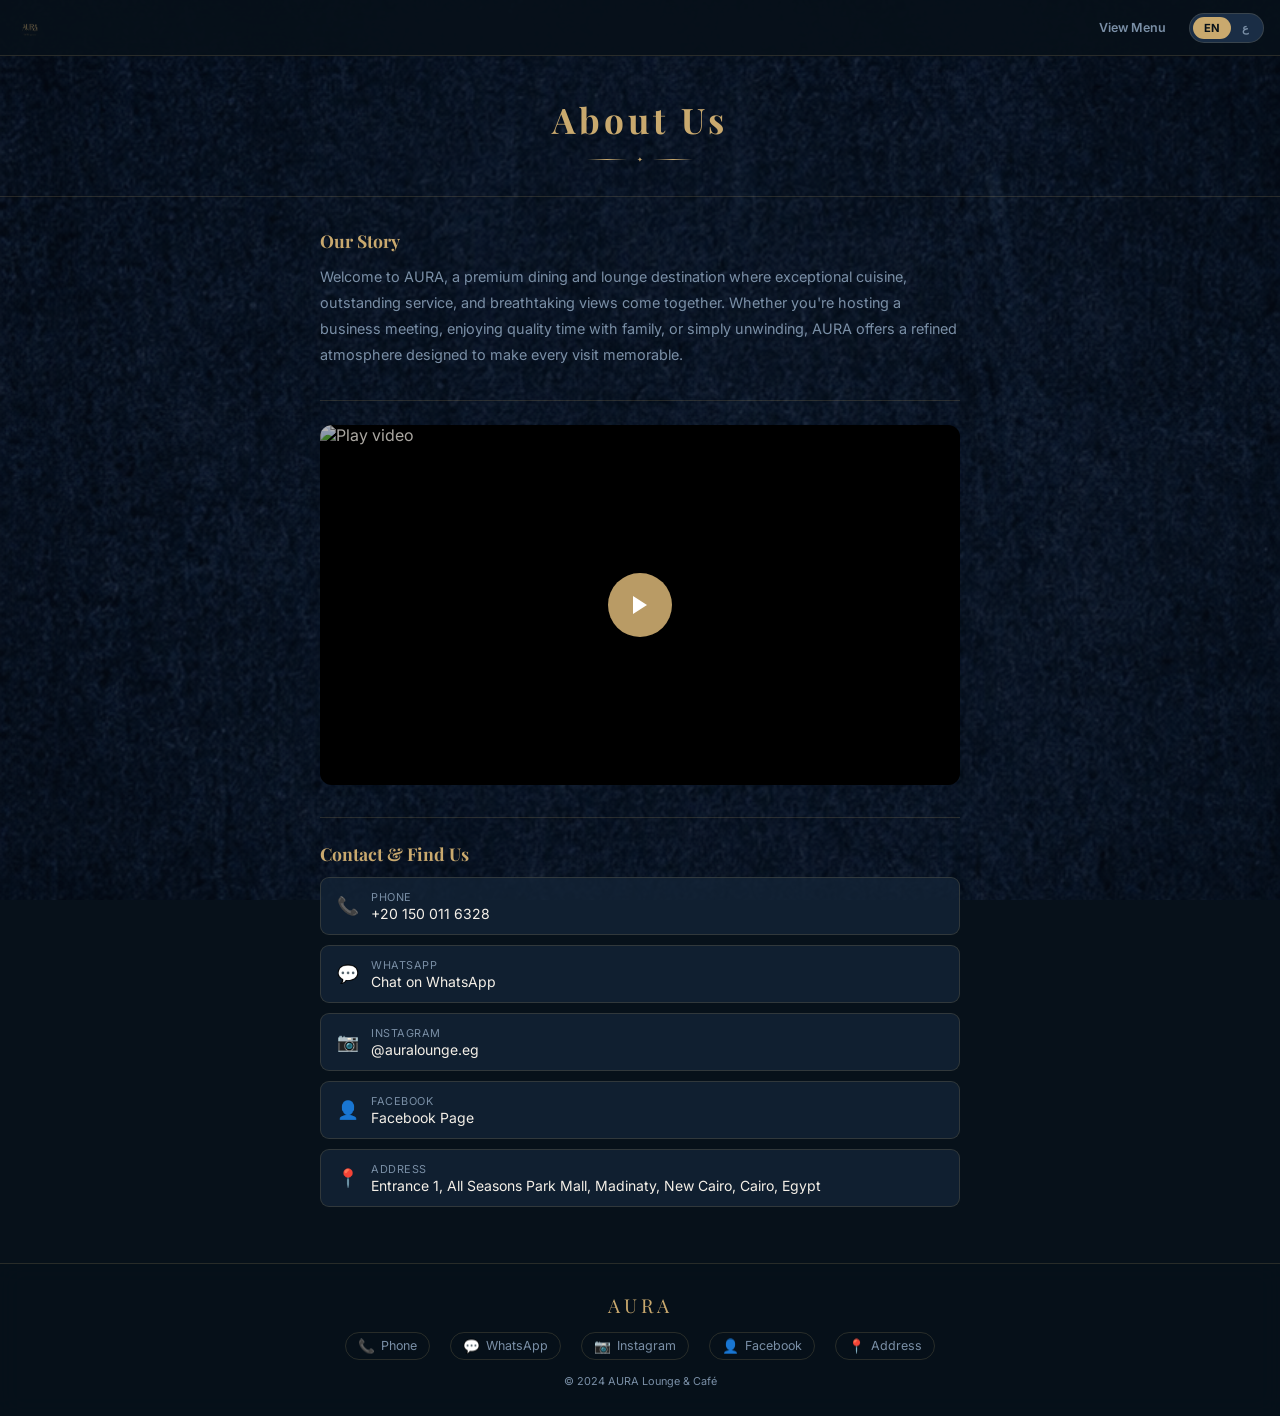
==== commit 0ce10fb0: "Add files via upload" ====
--- a/about.html
+++ b/about.html
@@ -18,11 +18,7 @@
 <header class="navbar">
   <div class="nav-left">
     <div class="brand">
-      <img class="brand-logo" src="images/logo.png" alt="AURA" onerror="this.style.display='none'">
-      <div class="brand-text">
-        <span class="brand-name" id="brand-name">AURA</span>
-        <span class="brand-tag"  id="brand-tag">Lounge &amp; Café</span>
-      </div>
+      <img class="brand-logo" src="images/logo-gold.png" alt="AURA Lounge &amp; Café">
     </div>
   </div>
   <div class="nav-right">
@@ -125,8 +121,6 @@
     const c = r.contact || {};
 
     // Branding
-    document.getElementById('brand-name').textContent   = l(r.name_en, r.name_ar);
-    document.getElementById('brand-tag').textContent    = l(r.tagline_en, r.tagline_ar);
     document.getElementById('footer-brand').textContent = l(r.name_en, r.name_ar);
     document.getElementById('menu-link').textContent    = t[lang].menu;
     document.getElementById('about-title').textContent  = t[lang].about;
